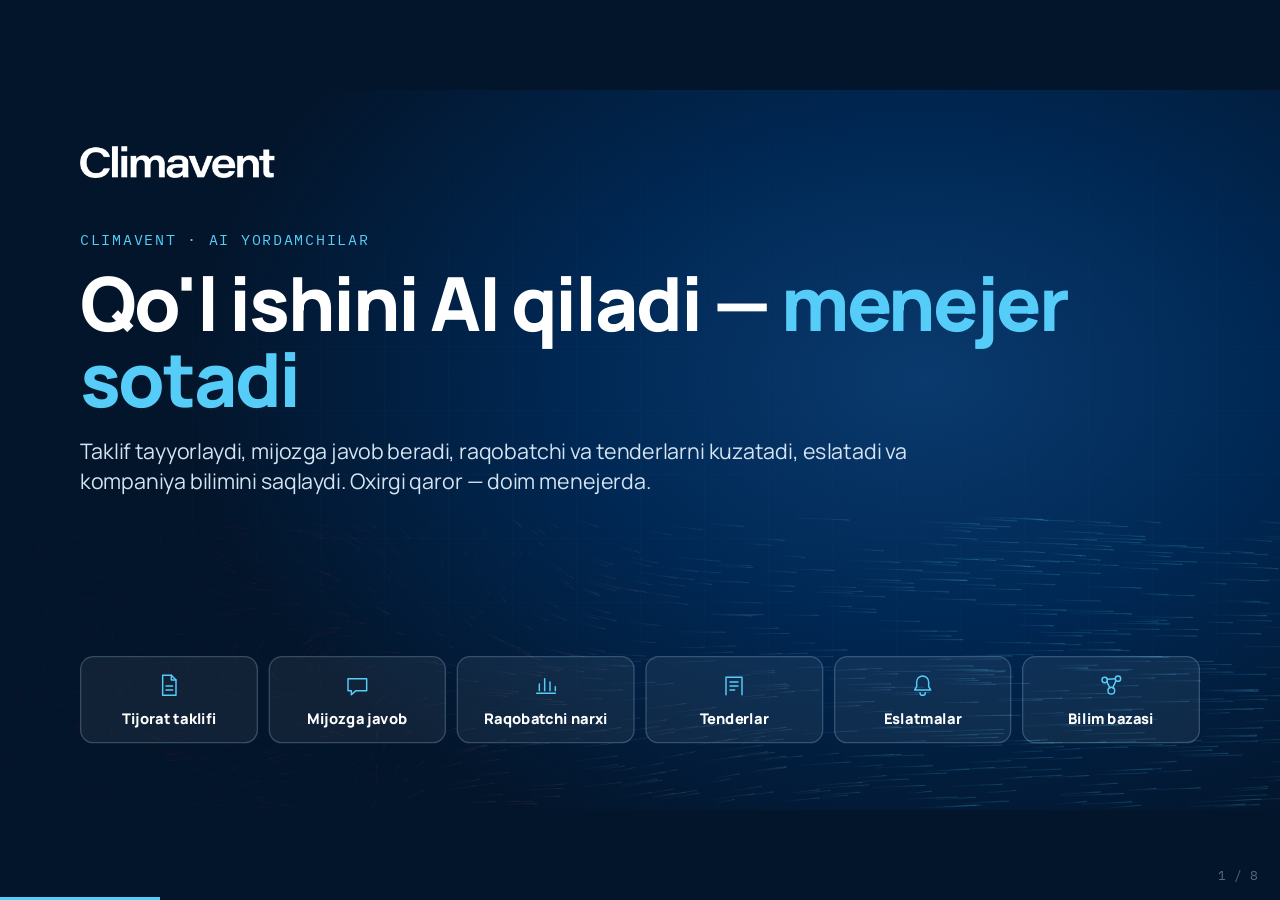
==== ai/index.html @ 5880efa2 "Taqdimot v15: 15 slayd, «mahsulot», Climavent = marketpleys / Jihozvent = zavod - «tovar» o'rniga «m" ====
<!doctype html>
<html lang="uz">
<head>
<meta charset="utf-8">
<meta name="viewport" content="width=device-width,initial-scale=1">
<title>Climavent — AI agentlar</title>
<link rel="stylesheet" href="fonts.css">
<style>
:root{
  --ink:#03152B; --navy:#002854; --line:#12375C; --frost:#EEF5FA; --mist:#8DA8C3;
  --cold:#55CDF8; --sky:#B3E0FE; --heat:#FF1918; --white:#fff;
  --sans:'Manrope',system-ui,sans-serif; --mono:'IBM Plex Mono',ui-monospace,monospace;
  --ease:cubic-bezier(.2,.75,.15,1);
}
*{box-sizing:border-box;margin:0;padding:0}
html,body{height:100%;background:#03152B;overflow:hidden}
body{transition:background-color .6s ease}
body{font-family:var(--sans);color:var(--white);-webkit-font-smoothing:antialiased}
#stage{position:absolute;left:50%;top:50%;width:1920px;height:1080px;transform-origin:center}
.slide{position:absolute;inset:0;overflow:hidden;opacity:0;visibility:hidden;transition:opacity .6s ease,visibility 0s .6s}
.slide.on{opacity:1;visibility:visible;transition:opacity .6s ease}
.kick{font-family:var(--mono);font-size:22px;letter-spacing:.14em;text-transform:uppercase}
.src{position:absolute;left:120px;bottom:44px;font-family:var(--mono);font-size:16px;opacity:.55}
#hud{position:fixed;right:22px;bottom:16px;font-family:var(--mono);font-size:13px;color:#fff;opacity:.35;z-index:9}
#bar{position:fixed;left:0;bottom:0;height:3px;background:var(--cold);z-index:9;transition:width .5s var(--ease)}

/* reveal helpers: animatsiya faqat slayd yoqilganda */
.rv{opacity:0;transform:translateY(28px)}
.on .rv{animation:up .9s var(--ease) forwards;animation-delay:var(--d,0s)}
@keyframes up{to{opacity:1;transform:none}}
.st{opacity:0;transform:translateY(24px);transition:opacity .7s var(--ease),transform .7s var(--ease)}
.st.show{opacity:1;transform:none}

/* havo oqimi (v12 dan): data-air bor slaydlarda */
#air{position:absolute;inset:0;width:1920px;height:1080px;pointer-events:none}
.grid::before{content:"";position:absolute;inset:0;pointer-events:none;
  background-image:linear-gradient(var(--line) 1px,transparent 1px),linear-gradient(90deg,var(--line) 1px,transparent 1px);
  background-size:96px 96px;opacity:.35;-webkit-mask-image:radial-gradient(ellipse at 70% 45%,#000 5%,transparent 70%);mask-image:radial-gradient(ellipse at 70% 45%,#000 5%,transparent 70%)}

/* ---------- 1. MUQOVA ---------- */
.cover{background:var(--ink)}
.cover .clip{position:absolute;left:0;right:0;top:85px;height:910px;overflow:hidden}
.cover .clip video{position:absolute;left:0;top:-85px;width:1920px;height:1080px}
.cover .clip::after{content:"";position:absolute;inset:0;background:linear-gradient(180deg,var(--ink) 0%,rgba(3,21,43,0) 14%,rgba(3,21,43,0) 86%,var(--ink) 100%)}
.cover .veil{position:absolute;inset:0;background:linear-gradient(90deg,rgba(3,21,43,.96) 0%,rgba(3,21,43,.86) 38%,rgba(3,21,43,.25) 70%,rgba(3,21,43,.1) 100%)}
.cover .in{position:absolute;left:120px;top:0;bottom:0;width:980px;display:flex;flex-direction:column;justify-content:center}
.cover .logo{position:absolute;left:120px;top:84px;height:52px}
.cover .kick{color:var(--cold)}
.cover h1{font-size:132px;line-height:.98;font-weight:800;letter-spacing:-.03em;margin:30px 0 34px}
.cover h1 .plus{color:var(--cold)}
.cover p{font-size:36px;line-height:1.35;color:#D5E4F2;max-width:860px}
.cover .foot{position:absolute;left:120px;bottom:80px;font-family:var(--mono);font-size:20px;color:var(--mist);letter-spacing:.06em}
.cover .foot b{color:#fff;font-weight:500}

/* ---------- 2. WATSCO VAQT CHIZIG'I ---------- */
.tl{background:var(--frost);color:var(--navy)}
.tl .head{position:absolute;left:120px;top:96px;right:120px}
.tl .kick{color:#3B6D9A}
.tl h2{font-size:72px;font-weight:800;letter-spacing:-.025em;line-height:1.02;margin-top:18px}
.tl h2 em{font-style:normal;color:#0A7FB8}
.tl .track{position:absolute;left:120px;right:120px;top:450px;height:4px;background:#D3E2EE;border-radius:4px}
.tl .track i{position:absolute;left:0;top:0;bottom:0;width:0;background:var(--navy);border-radius:4px}
.tl.on .track i{animation:grow 3.6s var(--ease) .4s forwards}
@keyframes grow{to{width:100%}}
.tl .nodes{position:absolute;left:120px;right:120px;top:400px;display:grid;grid-template-columns:repeat(5,1fr);gap:28px}
.tl .n{position:relative;padding-top:92px;opacity:0;transform:translateY(20px)}
.tl.on .n{animation:up .8s var(--ease) forwards;animation-delay:var(--d)}
.tl .n::before{content:"";position:absolute;left:0;top:38px;width:28px;height:28px;border-radius:50%;background:var(--frost);border:6px solid var(--navy)}
.tl .n.cut::before{border-color:var(--heat)}
.tl .n.now::before{background:var(--cold);border-color:var(--cold);box-shadow:0 0 0 12px rgba(85,205,248,.25)}
.tl .y{font-family:var(--mono);font-size:58px;font-weight:500;letter-spacing:-.02em}
.tl .n.cut .y{color:var(--heat)}
.tl .n.now .y{color:#0A7FB8}
.tl .t{font-size:27px;line-height:1.35;margin-top:14px;color:#21456B}
.tl .t b{color:var(--navy);font-weight:800}
.tl .bz{position:absolute;left:120px;right:120px;bottom:118px;background:var(--navy);color:#fff;border-radius:22px;padding:30px 44px;display:flex;align-items:center;gap:34px}
.tl .bz .q{font-family:var(--mono);font-size:22px;color:var(--cold);letter-spacing:.1em;white-space:nowrap}
.tl .bz .a{font-size:36px;font-weight:700;line-height:1.25}
.tl .src{color:var(--navy)}

/* ---------- 3. FARQ SXEMASI ---------- */
.fq{background:radial-gradient(1200px 700px at 78% 60%,#0A3A6E 0%,var(--navy) 55%,var(--ink) 100%)}
.fq .head{position:absolute;left:120px;top:96px}
.fq .kick{color:var(--cold)}
.fq h2{font-size:74px;font-weight:800;letter-spacing:-.025em;margin-top:18px}
.fq svg{position:absolute;left:0;top:0}
.fq .lbl{font-family:var(--mono);font-size:22px;letter-spacing:.14em;fill:var(--mist)}
.fq .box rect{fill:rgba(255,255,255,.06);stroke:rgba(179,224,254,.35);stroke-width:2}
.fq .box text{fill:#fff;font-family:var(--sans);font-weight:700;font-size:30px}
.fq .box .s{font-weight:500;font-size:20px;fill:var(--mist);font-family:var(--mono)}
.fq .box.hot rect{fill:var(--cold);stroke:var(--cold)}
.fq .box.hot text{fill:var(--ink)}
.fq .box.hot .s{fill:#0B3B63}
.fq .box.dead rect{fill:none;stroke:var(--heat);stroke-dasharray:8 8}
.fq .box.dead text{fill:#FF8A80}
.fq .box.dead .s{fill:#FF8A80}
.fq .box.soon rect{stroke-dasharray:6 7}
.fq path.p{fill:none;stroke:rgba(179,224,254,.28);stroke-width:3}
.fq .dot{fill:var(--cold)}
.fq .x line{stroke:var(--heat);stroke-width:6;stroke-linecap:round}
.fq .divider{stroke:rgba(179,224,254,.18);stroke-width:2}
.fq .g{opacity:0;transition:opacity .8s ease}
.fq.on .g{opacity:1;transition-delay:var(--d)}
.fq .x{opacity:0}
.fq.on .x{animation:pop .5s var(--ease) 1.6s forwards}
@keyframes pop{from{opacity:0;transform:scale(.4)}to{opacity:1;transform:none}}
.fq .x{transform-box:fill-box;transform-origin:center}

/* ---------- 4. XARIDOR ILOVASI ---------- */
.ap{background:#F7FAFD;color:var(--navy)}
.ap .blob{position:absolute;left:-180px;top:-120px;width:1100px;height:1320px;border-radius:50%;background:radial-gradient(closest-side,var(--sky),rgba(179,224,254,0))}
.ap .phone{position:absolute;left:250px;top:90px;width:439px;height:900px;border-radius:64px;background:#0B1B2E;padding:16px;box-shadow:0 40px 80px rgba(0,40,84,.28),0 0 0 2px #22364F inset}
.ap .phone video{width:100%;height:100%;border-radius:50px;object-fit:contain;display:block;background:#fff}
.ap .txt{position:absolute;left:820px;right:120px;top:0;bottom:0;display:flex;flex-direction:column;justify-content:center}
.ap .kick{color:var(--heat)}
.ap h2{font-size:80px;font-weight:800;letter-spacing:-.025em;line-height:1.02;margin:20px 0 52px}
.ap ul{list-style:none;display:grid;gap:26px}
.ap li{display:flex;gap:26px;align-items:center;font-size:34px;font-weight:600;line-height:1.25}
.ap li span{flex:none;width:68px;height:68px;border-radius:20px;background:var(--navy);color:var(--cold);display:grid;place-items:center;font-family:var(--mono);font-size:26px}
.ap li small{display:block;font-size:24px;font-weight:500;color:#4A6A8C;margin-top:4px}
.ap .pill{margin-top:56px;align-self:flex-start;font-family:var(--mono);font-size:22px;padding:12px 22px;border-radius:40px;border:2px solid #E3A400;color:#8A6300;background:#FFF6DB;letter-spacing:.04em}
.uz{background:var(--ink)}
.uz .head{position:absolute;left:120px;top:96px}
.uz .kick{color:var(--cold)}
.uz h2{font-size:84px;font-weight:800;letter-spacing:-.025em;margin-top:18px;line-height:1.02}
.uz .nums{position:absolute;left:120px;right:120px;top:400px;display:grid;grid-template-columns:1fr 1fr 1fr;gap:60px}
.uz .num{font-family:var(--sans);font-size:160px;font-weight:800;letter-spacing:-.035em;line-height:1}
.uz .num i{font-style:normal;font-size:.6em;margin-left:.04em}
.uz .num.hot{color:var(--heat)} .uz .num.cold{color:var(--cold)}
.uz .cap{font-size:30px;line-height:1.35;color:#C9DBEC;margin-top:18px;max-width:480px}
.uz .goal{position:absolute;left:120px;top:770px;font-size:32px;color:#fff}
.uz .goal b{color:var(--cold)}
.uz .bz{position:absolute;left:120px;right:120px;bottom:118px;border:2px solid rgba(85,205,248,.5);border-radius:22px;padding:28px 44px;display:flex;gap:34px;align-items:center;background:rgba(3,21,43,.7)}
.uz .bz .q{font-family:var(--mono);font-size:22px;color:var(--cold);letter-spacing:.1em;white-space:nowrap}
.uz .bz .a{font-size:36px;font-weight:700}
.uz .src{color:#fff}
/* ?still — animatsiyasiz, oxirgi holat (skrinshot/chop etish uchun) */
body.still *{animation-delay:0s!important;animation-duration:.001s!important;transition:none!important}
body.still .st{opacity:1;transform:none}
.vbtn{position:absolute;right:40px;top:36px;z-index:5;font-family:var(--mono);font-size:22px;letter-spacing:.04em;
  padding:16px 30px;border-radius:40px;border:2px solid rgba(255,255,255,.35);background:rgba(3,21,43,.72);color:#fff;cursor:pointer;opacity:0;transition:opacity .3s}
.full:hover .vbtn,.full.paused .vbtn{opacity:1}

/* ===== AI yordamchilar v3 — boshliq uchun: sarlavha = foyda, texnik tafsilot yo'q ===== */
canvas.graf{position:absolute;inset:0;width:1920px;height:1080px;pointer-events:none;
  -webkit-mask-image:radial-gradient(ellipse 70% 80% at 85% 60%,#000 20%,transparent 80%);mask-image:radial-gradient(ellipse 70% 80% at 85% 60%,#000 20%,transparent 80%)}
.ben{display:grid;gap:22px}
.bc{border-radius:24px;padding:26px 30px;background:#fff;box-shadow:0 14px 34px rgba(0,40,84,.08)}
.bc .i{width:54px;height:54px;border-radius:16px;background:var(--navy);display:grid;place-items:center;margin-bottom:16px}
.bc .i svg{width:30px;height:30px;stroke:var(--cold);fill:none;stroke-width:2.4;stroke-linecap:round;stroke-linejoin:round}
.bc b{display:block;font-size:30px;font-weight:800;line-height:1.2}
.bc span{display:block;font-size:22px;line-height:1.4;color:#4A6A8C;margin-top:8px}
.dk .bc{background:rgba(255,255,255,.06);border:2px solid rgba(179,224,254,.2);box-shadow:none}
.dk .bc span{color:#C9DBEC}
.dk .bc .i{background:rgba(85,205,248,.15)}

/* 1. muqova */
.b1{background:radial-gradient(1100px 760px at 72% 40%,#0A3A6E 0%,var(--navy) 48%,var(--ink) 100%)}
.b1 .logo{position:absolute;left:120px;top:84px;height:48px}
.b1 .in{position:absolute;left:120px;right:120px;top:210px}
.b1 .kick{color:var(--cold)}
.b1 h1{font-size:112px;font-weight:800;letter-spacing:-.03em;line-height:1.02;margin:24px 0 28px;max-width:1500px}
.b1 h1 em{font-style:normal;color:var(--cold)}
.b1 p{font-size:32px;line-height:1.42;color:#D5E4F2;max-width:1250px}
.b1 .chips{position:absolute;left:120px;right:120px;bottom:100px;display:grid;grid-template-columns:repeat(6,1fr);gap:16px}
.b1 .chip{border-radius:20px;padding:22px 20px;background:rgba(255,255,255,.06);border:2px solid rgba(179,224,254,.22);text-align:center}
.b1 .chip svg{width:40px;height:40px;stroke:var(--cold);fill:none;stroke-width:2.2;stroke-linecap:round;stroke-linejoin:round}
.b1 .chip span{display:block;font-size:22px;font-weight:800;margin-top:12px;line-height:1.2}

/* 2. KP */
.b2{background:var(--frost);color:var(--navy)}
.b2 .head{position:absolute;left:120px;top:90px;right:120px}
.b2 .kick{color:var(--heat)}
.b2 h2{font-size:76px;font-weight:800;letter-spacing:-.025em;margin-top:16px;line-height:1.04}
.b2 .doc{position:absolute;top:310px;width:520px;height:390px;border-radius:24px;background:#fff;box-shadow:0 18px 44px rgba(0,40,84,.12);padding:26px 28px;overflow:hidden}
.b2 .doc.l{left:120px}.b2 .doc.r{left:1280px}
.b2 .doc h4{font-family:var(--mono);font-size:19px;letter-spacing:.08em;color:#6A8AAA;font-weight:500;margin-bottom:16px}
.b2 .doc.r h4{color:#0A7FB8}
.b2 .ln{display:flex;align-items:center;gap:12px;height:44px;border-bottom:2px solid #EEF3F8}
.b2 .ln i{height:14px;border-radius:7px;background:#D3E2EE}
.b2 .ln em{margin-left:auto;font-style:normal;font-family:var(--mono);font-size:15px;padding:4px 10px;border-radius:8px;background:#FFE7E5;color:#C4110F}
.b2 .doc.r .ln i{background:var(--navy)}
.b2 .doc.r .ln em{background:#E2F3FC;color:#0A6E9E}
.b2 .doc.r .ln{opacity:0;transform:translateX(-16px)}
.b2.on .doc.r .ln{animation:rin .45s var(--ease) forwards;animation-delay:var(--d)}
@keyframes rin{to{opacity:1;transform:none}}
.b2 .mid{position:absolute;left:640px;width:640px;top:310px;height:390px}
.b2 .mid svg{position:absolute;inset:0}
.b2 .mid .p{fill:none;stroke:rgba(0,40,84,.18);stroke-width:3;stroke-dasharray:6 10}
.b2 .mid .d{fill:var(--cold)}
.b2 .ai{position:absolute;left:50%;top:50%;width:170px;height:170px;margin:-85px 0 0 -85px;border-radius:50%;background:var(--navy);display:grid;place-items:center;color:#fff;text-align:center;box-shadow:0 0 0 16px rgba(0,40,84,.06),0 0 0 34px rgba(0,40,84,.03)}
.b2 .ai{opacity:0;transition:opacity .8s ease .5s}.b2.on .ai{opacity:1;animation:pulse 2.4s ease-in-out infinite}
@keyframes pulse{50%{box-shadow:0 0 0 24px rgba(0,40,84,.08),0 0 0 50px rgba(0,40,84,.03)}}
.b2 .ai b{display:block;font-size:44px;font-weight:800;color:var(--cold);line-height:1}
.b2 .ai span{display:block;font-size:17px;font-family:var(--mono);color:#C9DBEC;margin-top:6px}
.b2 .ben{position:absolute;left:120px;right:120px;bottom:70px;grid-template-columns:repeat(3,1fr)}
.b2 .ben .bc{padding:22px 28px}
.b2 .ben .bc b{font-size:28px}.b2 .ben .bc span{font-size:21px}

/* 3. mijoz */
.b3{background:#fff;color:var(--navy)}
.b3 .blob{position:absolute;left:-200px;top:-140px;width:1150px;height:1350px;border-radius:50%;background:radial-gradient(closest-side,var(--sky),rgba(179,224,254,0))}
.b3 .ph{position:absolute;left:180px;top:90px;width:540px;height:900px;border-radius:60px;background:#0B1B2E;padding:16px;box-shadow:0 40px 80px rgba(0,40,84,.25)}
.b3 .sc{width:100%;height:100%;border-radius:46px;background:#E9F1F8;overflow:hidden;display:flex;flex-direction:column}
.b3 .tb{background:var(--navy);color:#fff;padding:26px 26px 18px;display:flex;gap:14px;align-items:center}
.b3 .tb i{width:46px;height:46px;border-radius:50%;background:var(--cold);color:var(--ink);display:grid;place-items:center;font-style:normal;font-weight:800;font-size:18px}
.b3 .tb b{font-size:22px}.b3 .tb small{display:block;font-family:var(--mono);font-size:14px;color:var(--mist)}
.b3 .msgs{padding:30px 20px;display:flex;flex-direction:column;gap:20px}
.b3 .m{max-width:86%;padding:16px 20px;border-radius:20px;font-size:24px;line-height:1.38;opacity:0;transform:translateY(12px)}
.b3.on .m{animation:up .5s var(--ease) forwards;animation-delay:var(--d)}
.b3 .m.u{align-self:flex-end;background:#2B6CB0;color:#fff;border-bottom-right-radius:5px}
.b3 .m.b{align-self:flex-start;background:#fff;color:var(--navy);border-bottom-left-radius:5px;box-shadow:0 2px 6px rgba(0,40,84,.08)}
.b3 .m.b b{color:#0A6E9E}
.b3 .txt{position:absolute;left:840px;right:120px;top:0;bottom:0;display:flex;flex-direction:column;justify-content:center}
.b3 .kick{color:var(--heat)}
.b3 h2{font-size:76px;font-weight:800;letter-spacing:-.025em;line-height:1.04;margin:18px 0 40px}
.b3 .ben .bc{display:grid;grid-template-columns:54px 1fr;gap:4px 22px;align-items:start}
.b3 .ben .bc .i{margin:0;grid-row:span 2}
.b3 .ben .bc span{margin-top:2px}

/* 4. raqobat */
.b4{background:var(--ink)}
.b4 .head{position:absolute;left:120px;top:90px;right:120px}
.b4 .kick{color:var(--cold)}
.b4 h2{font-size:84px;font-weight:800;letter-spacing:-.025em;margin-top:16px;line-height:1.04}
.b4 h2 em{font-style:normal;color:var(--cold)}
.b4 .ask{position:absolute;left:120px;top:300px;font-size:30px;color:#C9DBEC}
.b4 .ask b{color:#fff}
.b4 .res{position:absolute;left:120px;width:1040px;top:380px;display:grid;gap:22px}
.b4 .r{border-radius:26px;padding:30px 36px;background:rgba(3,21,43,.78);border:2px solid rgba(179,224,254,.22);display:grid;grid-template-columns:1fr auto;align-items:center;gap:20px}
.b4 .r .s{font-family:var(--mono);font-size:20px;letter-spacing:.1em;color:var(--cold)}
.b4 .r .n{font-size:30px;font-weight:800;margin-top:6px}
.b4 .r .n small{display:block;font-size:22px;font-weight:500;color:#9FB8D0;margin-top:6px}
.b4 .r .p{font-size:46px;font-weight:800;text-align:right;letter-spacing:-.02em}
.b4 .r .p small{display:block;font-size:20px;font-weight:500;color:#9FB8D0;letter-spacing:0}
.b4 .r.x{border-style:dashed}
.b4 .r.x .p{font-size:26px;color:#FF8A80}
.b4 .ben{position:absolute;left:1260px;right:120px;top:380px}

/* 5. tender */
.b5{background:linear-gradient(135deg,#F7FAFD 0%,var(--sky) 100%);color:var(--navy)}
.b5 .head{position:absolute;left:120px;top:90px;right:120px}
.b5 .kick{color:#0A6E9E}
.b5 h2{font-size:78px;font-weight:800;letter-spacing:-.025em;margin-top:16px;line-height:1.04}
.b5 .stats{position:absolute;left:120px;top:330px;width:760px;display:grid;gap:22px}
.b5 .sv{background:#fff;border-radius:24px;padding:26px 32px;box-shadow:0 12px 30px rgba(0,40,84,.08);display:flex;align-items:center;gap:28px}
.b5 .sv .v{font-size:66px;font-weight:800;letter-spacing:-.03em;line-height:1;min-width:190px}
.b5 .sv .t{font-size:25px;color:#33557A;line-height:1.35}
.b5 .sv.hl{background:var(--navy);color:#fff}.b5 .sv.hl .t{color:#C9DBEC}.b5 .sv.hl .v{color:var(--cold)}
.b5 .lot{position:absolute;left:1000px;right:120px;top:330px;background:#fff;border-radius:30px;box-shadow:0 30px 70px rgba(0,40,84,.18);overflow:hidden}
.b5 .lot .tb{background:var(--navy);color:#fff;padding:22px 30px;font-family:var(--mono);font-size:19px;letter-spacing:.08em;color:var(--cold)}
.b5 .lot .bd{padding:30px 34px}
.b5 .lot h3{font-size:32px;font-weight:800;line-height:1.25}
.b5 .lot .sum{font-size:56px;font-weight:800;letter-spacing:-.02em;margin:18px 0 4px}
.b5 .lot .sum small{font-size:24px;font-weight:600;color:#4A6A8C;margin-left:10px}
.b5 .lot .row{display:flex;gap:14px;align-items:flex-start;font-size:24px;line-height:1.35;margin-top:18px;opacity:0;transform:translateY(10px)}
.b5.on .lot .row{animation:up .5s var(--ease) forwards;animation-delay:var(--d)}
.b5 .lot .row i{flex:none;font-style:normal;width:36px;height:36px;border-radius:50%;display:grid;place-items:center;font-size:20px;font-weight:800}
.b5 .lot .ok i{background:#E3F7EE;color:#11744B}
.b5 .lot .wr i{background:#FFF6DB;color:#8A6300}
.b5 .lot .tm i{background:#E2F3FC;color:#0A6E9E}

/* 6. eslatmalar */
.b6{background:linear-gradient(150deg,var(--ink) 0%,var(--navy) 100%)}
.b6 .head{position:absolute;left:120px;top:90px;right:120px}
.b6 .kick{color:var(--cold)}
.b6 h2{font-size:80px;font-weight:800;letter-spacing:-.025em;margin-top:16px;line-height:1.04}
.b6 h2 em{font-style:normal;color:var(--cold)}
.b6 .day{position:absolute;left:120px;width:1060px;top:320px}
.b6 .ax{position:absolute;left:96px;top:10px;bottom:36px;width:3px;background:rgba(179,224,254,.2)}
.b6 .ax i{position:absolute;left:-6px;width:15px;height:15px;border-radius:50%;background:var(--cold);box-shadow:0 0 16px var(--cold);top:0}
.b6.on .ax i{animation:kun 6s linear infinite 1s}
@keyframes kun{to{top:calc(100% - 15px)}}
.b6 .ev{position:relative;display:grid;grid-template-columns:96px 1fr;gap:40px;align-items:start;margin-bottom:26px}
.b6 .ev .tm{font-family:var(--mono);font-size:26px;color:var(--cold);padding-top:16px}
.b6 .ev .c{border-radius:20px;padding:20px 26px;background:rgba(255,255,255,.06);border:2px solid rgba(179,224,254,.2)}
.b6 .ev .c b{display:block;font-size:30px;font-weight:800}
.b6 .ev .c span{display:block;font-size:22px;color:#C9DBEC;margin-top:5px;line-height:1.35}
.b6 .wk{position:absolute;left:1260px;right:120px;top:320px;border-radius:26px;padding:30px 34px;background:var(--cold);color:var(--ink)}
.b6 .wk h3{font-family:var(--mono);font-weight:500;font-size:22px;letter-spacing:.12em}
.b6 .wk div{margin-top:22px;padding-top:20px;border-top:2px solid rgba(3,21,43,.15)}
.b6 .wk b{display:block;font-size:30px;font-weight:800}
.b6 .wk span{display:block;font-size:22px;line-height:1.38;color:#0B3B63;margin-top:6px}
.b6 .rule{position:absolute;left:1260px;right:120px;bottom:110px;font-size:24px;line-height:1.4;color:#C9DBEC;border-left:5px solid var(--heat);padding-left:22px}
.b6 .rule b{color:#fff}

/* 7. bilim */
.b7{background:#fff;color:var(--navy)}
.b7 .head{position:absolute;left:120px;top:90px;width:820px}
.b7 .kick{color:#7B4FD6}
.b7 h2{font-size:80px;font-weight:800;letter-spacing:-.025em;margin-top:16px;line-height:1.04}
.b7 .lead{font-size:28px;line-height:1.42;color:#33557A;margin-top:26px}
.b7 .nums{position:absolute;left:120px;top:600px;display:flex;gap:70px}
.b7 .nums .v{font-size:88px;font-weight:800;letter-spacing:-.03em;line-height:1}
.b7 .nums .t{font-size:24px;color:#4A6A8C;margin-top:8px}
.b7 .tags{position:absolute;left:120px;width:820px;top:790px;display:flex;flex-wrap:wrap;gap:12px}
.b7 .tags span{font-size:22px;font-weight:700;padding:10px 20px;border-radius:24px;background:var(--frost);color:var(--navy)}
.b7 .vf{position:absolute;left:1020px;right:120px;top:120px;bottom:120px;border-radius:30px;overflow:hidden;background:#262626;box-shadow:0 30px 70px rgba(0,40,84,.25)}
.b7 .vf video{width:100%;height:100%;object-fit:contain;display:block}

/* 8. foyda */
.b8{background:radial-gradient(1200px 800px at 30% 30%,#0A3A6E 0%,var(--navy) 50%,var(--ink) 100%)}
.b8 .head{position:absolute;left:120px;top:90px;right:120px}
.b8 .kick{color:var(--cold)}
.b8 h2{font-size:84px;font-weight:800;letter-spacing:-.025em;margin-top:16px;line-height:1.04}
.b8 .ben{position:absolute;left:120px;right:120px;top:330px;grid-template-columns:repeat(4,1fr);gap:24px}
.b8 .ben .bc{min-height:420px;display:flex;flex-direction:column}
.b8 .ben .bc .big small{display:block;font-size:22px;font-weight:600;color:#C9DBEC;letter-spacing:0;margin-top:10px}
.b8 .ben .bc .big{font-size:110px;font-weight:800;line-height:1;color:var(--cold);margin:auto 0 0;letter-spacing:-.04em}
.b8 .ben .bc{padding:32px 30px 34px}
.b8 .ben .bc .k{font-family:var(--mono);font-size:20px;letter-spacing:.1em;color:var(--cold);margin-bottom:6px;display:block}
.b8 .ben .bc b{font-size:36px;line-height:1.15}
.b8 .ben .bc>span:not(.k){font-size:23px}
.b8 .fin{position:absolute;left:120px;right:120px;bottom:110px;display:flex;align-items:center;gap:30px;border-radius:24px;padding:28px 36px;background:var(--cold);color:var(--ink)}
.b8 .fin .q{font-family:var(--mono);font-size:20px;letter-spacing:.1em;white-space:nowrap}
.b8 .fin .a{font-size:32px;font-weight:800;line-height:1.3}
</style>
</head>
<body>
<div id="stage">
<section class="slide b1 grid" data-air="640,1080,250,1450,.55,.6" aria-label="AI muqova">
  <img class="logo rv" src="media-agent/logo-w.png" alt="Climavent">
  <div class="in">
    <div class="kick rv" style="--d:.1s">Climavent · AI yordamchilar</div>
    <h1 class="rv" style="--d:.25s">Qo'l ishini AI qiladi — <em>menejer sotadi</em></h1>
    <p class="rv" style="--d:.45s">Taklif tayyorlaydi, mijozga javob beradi, raqobatchi va tenderlarni kuzatadi, eslatadi va kompaniya bilimini saqlaydi. Oxirgi qaror — doim menejerda.</p>
  </div>
  <div class="chips">
    <div class="chip rv" style="--d:.7s"><svg viewBox="0 0 40 40"><path d="M11 5h13l7 7v23H11z"/><path d="M24 5v7h7M16 21h10M16 27h10"/></svg><span>Tijorat taklifi</span></div>
    <div class="chip rv" style="--d:.8s"><svg viewBox="0 0 40 40"><path d="M6 10h28v18H18l-7 6v-6H6z"/></svg><span>Mijozga javob</span></div>
    <div class="chip rv" style="--d:.9s"><svg viewBox="0 0 40 40"><path d="M6 32h28M10 28V18M18 28V10M26 28V15M34 28V22"/></svg><span>Raqobatchi narxi</span></div>
    <div class="chip rv" style="--d:1s"><svg viewBox="0 0 40 40"><path d="M8 34V8h24v26M14 15h12M14 21h12M14 27h7"/></svg><span>Tenderlar</span></div>
    <div class="chip rv" style="--d:1.1s"><svg viewBox="0 0 40 40"><path d="M20 6a9 9 0 0 1 9 9v7l3 5H8l3-5v-7a9 9 0 0 1 9-9zM16 31a4 4 0 0 0 8 0"/></svg><span>Eslatmalar</span></div>
    <div class="chip rv" style="--d:1.2s"><svg viewBox="0 0 40 40"><circle cx="10" cy="12" r="4"/><circle cx="30" cy="10" r="4"/><circle cx="20" cy="28" r="5"/><path d="M13 14l5 10M27 13l-5 11M14 11l12-1"/></svg><span>Bilim bazasi</span></div>
  </div>
</section>

<section class="slide b2" aria-label="Tijorat taklifi">
  <canvas class="graf" data-rang="0,40,84" data-kuch="1"></canvas>
  <div class="head">
    <div class="kick rv">01 · Tijorat taklifi</div>
    <h2 class="rv" style="--d:.15s">Loyiha ro'yxatidan — bir soniyada KP</h2>
  </div>
  <div class="doc l rv" style="--d:.3s"><h4>LOYIHA RO'YXATI (TZ)</h4>
    <div class="ln"><i style="width:230px"></i><em>boshqa brend</em></div>
    <div class="ln"><i style="width:190px"></i><em>boshqa brend</em></div>
    <div class="ln"><i style="width:250px"></i><em>boshqa brend</em></div>
    <div class="ln"><i style="width:170px"></i><em>boshqa brend</em></div>
    <div class="ln"><i style="width:220px"></i><em>boshqa brend</em></div>
    <div class="ln"><i style="width:200px"></i><em>boshqa brend</em></div>
  </div>
  <div class="mid">
    <svg viewBox="0 0 640 390"><path class="p" id="kp1" d="M0 195 L640 195"/>
      <circle class="d" r="7"><animateMotion dur="1.6s" repeatCount="indefinite"><mpath href="#kp1"/></animateMotion></circle>
      <circle class="d" r="7"><animateMotion dur="1.6s" begin=".8s" repeatCount="indefinite"><mpath href="#kp1"/></animateMotion></circle></svg>
    <div class="ai"><div><b>AI</b><span>&lt; 1 soniya</span></div></div>
  </div>
  <div class="doc r rv" style="--d:.6s"><h4>KP QORALAMASI · JIHOZVENT</h4>
    <div class="ln" style="--d:1s"><i style="width:230px"></i><em>Jihozvent</em></div>
    <div class="ln" style="--d:1.15s"><i style="width:190px"></i><em>Jihozvent</em></div>
    <div class="ln" style="--d:1.3s"><i style="width:250px"></i><em>Jihozvent</em></div>
    <div class="ln" style="--d:1.45s"><i style="width:170px"></i><em>Jihozvent</em></div>
    <div class="ln" style="--d:1.6s"><i style="width:220px"></i><em>Jihozvent</em></div>
    <div class="ln" style="--d:1.75s"><i style="width:200px"></i><em>Jihozvent</em></div>
  </div>
  <div class="ben">
    <div class="bc rv" style="--d:1.9s"><b>Bizning mahsulot tanlanadi</b><span>Loyihada boshqa brend yozilgan bo'lsa ham, KPga Jihozventning mos mahsuloti tushadi</span></div>
    <div class="bc rv" style="--d:2s"><b>Bir soniyada</b><span>202 qatorli ro'yxatning qoralamasi soniyadan tez tayyor — Excel, Word, PDF, skan yoki chizmadan</span></div>
    <div class="bc rv" style="--d:2.1s"><b>Xato o'tib ketmaydi</b><span>Tayyor KPni loyiha bilan solishtirib, tushib qolgan yoki farq qilgan joyni ko'rsatadi</span></div>
  </div>
</section>

<section class="slide b3" aria-label="Mijozga javob">
  <div class="blob"></div>
  <canvas class="graf" data-rang="10,127,184" data-kuch="1.1"></canvas>
  <div class="ph rv">
    <div class="sc">
      <div class="tb"><i>AI</i><div><b>Climavent yordamchi</b><small>Telegram</small></div></div>
      <div class="msgs">
        <div class="m u" style="--d:.6s">RKV 150 narxi qancha?</div>
        <div class="m b" style="--d:1.1s"><b>РКВ-150</b><br>Narxi: <b>13 848 000 so'm</b> (QQS bilan)</div>
        <div class="m u" style="--d:1.8s">VKS 200 narxi?</div>
        <div class="m b" style="--d:2.3s"><b>ВК-200С</b> — katalogimizda bor. Narxini menejerimiz hisoblab beradi — telefon raqamingizni qoldiring.</div>
      </div>
    </div>
  </div>
  <div class="txt">
    <div class="kick rv" style="--d:.1s">02 · Mijoz savoli</div>
    <h2 class="rv" style="--d:.2s">Mijoz savoliga — darhol javob</h2>
    <div class="ben">
      <div class="bc rv" style="--d:.4s"><div class="i"><svg viewBox="0 0 30 30"><path d="M5 8h20M5 15h14M5 22h9"/><path d="M20 20l3 3 5-6"/></svg></div><b>Model nomini qanday yozsa ham tushunadi</b><span>lotincha, kirillcha yoki xato bilan</span></div>
      <div class="bc rv" style="--d:.55s"><div class="i"><svg viewBox="0 0 30 30"><path d="M15 4v22M21 9h-8a3.5 3.5 0 0 0 0 7h4a3.5 3.5 0 0 1 0 7H8"/></svg></div><b>Narxni aytadi — bilmasa o'ylab topmaydi</b><span>mijozni menejerga ulaydi</span></div>
      <div class="bc rv" style="--d:.7s"><div class="i"><svg viewBox="0 0 30 30"><path d="M5 25V9l10-5 10 5v16z"/><path d="M11 25v-7h8v7"/></svg></div><b>Xona o'lchamidan uskunani hisoblaydi</b><span>kerakli havo hajmi va mos uskuna</span></div>
    </div>
  </div>
</section>

<section class="slide b4 grid" data-air="820,1080,300,1500,.4,.55" aria-label="Raqobatchi narxi">
  <div class="head">
    <div class="kick rv">03 · Raqobat</div>
    <h2 class="rv" style="--d:.15s">Raqobatchi narxi — <em>11 soniyada</em></h2>
  </div>
  <div class="ask rv" style="--d:.3s">Savol: <b>«VKS 200 raqobatchilarda qancha turadi?»</b></div>
  <div class="res">
    <div class="r rv" style="--d:.5s"><div><div class="s">IKLIM</div><div class="n">Aynan shu model<small>VKS 200 · o'lchami bor</small></div></div><div class="p">1 233 000<small>so'm</small></div></div>
    <div class="r rv" style="--d:.7s"><div><div class="s">VENTSTORE</div><div class="n">Boshqa brenddagi o'xshashi<small>turi va o'lchami bir xil</small></div></div><div class="p">630 000 – 1 006 500<small>so'm</small></div></div>
    <div class="r x rv" style="--d:.9s"><div><div class="s">IKLIM</div><div class="n">VKS 100<small>bot buni ham tekshiradi</small></div></div><div class="p">bu o'lcham yo'q</div></div>
  </div>
  <div class="ben dk">
    <div class="bc rv" style="--d:.6s"><b>Narx qo'yishda bozorni bilamiz</b><span>raqobatchining ochiq narxi bir zumda</span></div>
    <div class="bc rv" style="--d:.75s"><b>O'xshash mahsulot ham topiladi</b><span>boshqa brend bo'lsa ham</span></div>
    <div class="bc rv" style="--d:.9s"><b>Har javob manbasi bilan</b><span>menejer o'zi ochib ko'ra oladi</span></div>
  </div>
</section>

<section class="slide b5" aria-label="Tenderlar">
  <canvas class="graf" data-rang="0,40,84" data-kuch="1"></canvas>
  <div class="head">
    <div class="kick rv">04 · Tenderlar</div>
    <h2 class="rv" style="--d:.15s">Mos tenderlar — har kuni ertalab menejerda</h2>
  </div>
  <div class="stats">
    <div class="sv hl rv" style="--d:.4s"><div class="v">09:00</div><div class="t">har kuni o'zi tekshiradi va menejerga yozadi</div></div>
    <div class="sv rv" style="--d:.55s"><div class="v">4</div><div class="t">tender sayti kuzatiladi</div></div>
    <div class="sv rv" style="--d:.7s"><div class="v">450+</div><div class="t">e'lon ko'rib chiqilgan</div></div>
  </div>
  <div class="lot rv" style="--d:.3s">
    <div class="tb">MISOL · MOS LOT</div>
    <div class="bd">
      <h3>Ventilyatsiya uskunalarini xarid qilish va o'rnatish</h3>
      <div class="sum">700 mln<small>so'm · Toshkent</small></div>
      <div class="row ok" style="--d:.9s"><i>✓</i><span>Bizdagi mos mahsulotni ko'rsatadi — shamollatish panjarasi</span></div>
      <div class="row wr" style="--d:1.2s"><i>!</i><span>Talabni oldindan aytadi — kamida 5 ta bajarilgan shartnoma</span></div>
      <div class="row tm" style="--d:1.5s"><i>⏱</i><span>Muddatini kuzatadi — yaqinlashsa alohida eslatadi</span></div>
    </div>
  </div>
</section>

<section class="slide b6 grid" aria-label="Eslatmalar">
  <div class="head">
    <div class="kick rv">05 · Eslatmalar</div>
    <h2 class="rv" style="--d:.15s">Muhim ish unutilmaydi — <em>bot o'zi eslatadi</em></h2>
  </div>
  <div class="day">
    <div class="ax"><i></i></div>
    <div class="ev rv" style="--d:.4s"><span class="tm">08:30</span><div class="c"><b>Muddati yaqin tenderlar</b><span>«1 kun qoldi» — topilgan lot qo'ldan ketmasin</span></div></div>
    <div class="ev rv" style="--d:.55s"><span class="tm">09:00</span><div class="c"><b>Yangi mos tenderlar</b><span>bizdagi mos mahsulot bilan</span></div></div>
    <div class="ev rv" style="--d:.7s"><span class="tm">09:15</span><div class="c"><b>Dollar kursi</b><span>saytdagi kurs Markaziy bankdan chetga chiqsa — xabar</span></div></div>
    <div class="ev rv" style="--d:.85s"><span class="tm">09:30</span><div class="c"><b>Javob kelmagan KP'lar</b><span>mijoz javob bermagan takliflar — qayta bog'lanish uchun</span></div></div>
  </div>
  <div class="wk rv" style="--d:.6s">
    <h3>HAR DUSHANBA</h3>
    <div><b>Haftalik hisobot</b><span>o'tgan hafta qancha KP, tender va murojaat bo'lgani</span></div>
    <div><b>Katalog holati</b><span>narxi kiritilmagan mahsulotlar ro'yxati</span></div>
  </div>
  <div class="rule rv" style="--d:1s"><b>Xabar faqat menejerga boradi.</b> Bot mijozga o'zi yozmaydi, narx va kursni o'zgartirmaydi.</div>
</section>

<section class="slide b7" aria-label="Bilim bazasi">
  <canvas class="graf" data-rang="123,79,214" data-kuch="1.3"></canvas>
  <div class="head">
    <div class="kick rv">06 · Bilim bazasi</div>
    <h2 class="rv" style="--d:.15s">Xodim ketsa ham — bilim qoladi</h2>
    <p class="lead rv" style="--d:.3s">Katalog, normativlar, raqobatchilar va mijozlar haqidagi ma'lumot bir-biriga bog'lab saqlanadi. Yordamchi javob berganda shu bilimga tayanadi va manbasini ko'rsatadi.</p>
  </div>
  <div class="nums">
    <div class="rv" style="--d:.5s"><div class="v"><span data-count="229">0</span></div><div class="t">hujjat</div></div>
    <div class="rv" style="--d:.65s"><div class="v"><span data-count="6131" data-dec="6 131">0</span></div><div class="t">bilim bo'lagi</div></div>
  </div>
  <div class="tags rv" style="--d:.8s"><span>Mahsulotlar</span><span>Normativlar</span><span>Raqobatchilar</span><span>Montaj</span><span>Strategiya</span><span>Mijozlar</span></div>
  <div class="vf rv" style="--d:.3s"><video src="media-agent/graf-v3.mp4" poster="media-agent/graf-toliq.jpg" muted loop playsinline preload="auto"></video></div>
</section>

<section class="slide b8 grid" data-air="760,1080,300,1500,.45,.55" aria-label="Foydasi">
  <div class="head">
    <div class="kick rv">Kompaniyaga foydasi</div>
    <h2 class="rv" style="--d:.15s">Menejer vaqti — sotuvga</h2>
  </div>
  <div class="ben dk">
    <div class="bc rv" style="--d:.4s"><span class="k">TEZLIK</span><b>KP qoralamasi soniyalarda</b><span>menejer yozmaydi — tekshiradi</span><div class="big">&lt;1 s<small>202 qatorli ro'yxat</small></div></div>
    <div class="bc rv" style="--d:.55s"><span class="k">SAVDO</span><b>KPga bizning mahsulot tushadi</b><span>loyihada boshqa brend bo'lsa ham</span><div class="big">✓<small>Jihozvent mahsuloti</small></div></div>
    <div class="bc rv" style="--d:.7s"><span class="k">IMKONIYAT</span><b>Mos tender har kuni</b><span>muddati va talablari bilan</span><div class="big">09:00<small>har kuni ertalab</small></div></div>
    <div class="bc rv" style="--d:.85s"><span class="k">NAZORAT</span><b>Muhim ish unutilmaydi</b><span>javobsiz KP, tender muddati, kurs</span><div class="big">4<small>kundalik eslatma</small></div></div>
  </div>
  <div class="fin rv" style="--d:1.1s"><div class="q">QOIDA</div><div class="a">Yordamchi tayyorlaydi — qarorni har doim menejer qiladi.</div></div>
</section>

</div>
<div id="bar"></div><div id="hud"></div>
<script>
if(/still/.test(location.search))document.body.classList.add('still');
const S=[...document.querySelectorAll('.slide')],stage=document.getElementById('stage');
let i=0,step=0;
function fit(){const k=Math.min(innerWidth/1920,innerHeight/1080);stage.style.transform=`translate(-50%,-50%) scale(${k})`}
/* ekran 16:9 bo'lmasa slayd atrofidagi bo'sh joy slayd foni rangida bo'ladi (qora emas) */
function chet(sl){const cs=getComputedStyle(sl);let c=cs.backgroundColor;if(/rgba\(0, 0, 0, 0\)|transparent/.test(c)){const m=cs.backgroundImage.match(/rgba?\([^)]*\)/g);c=m?m[m.length-1]:'#03152B'}document.body.style.backgroundColor=c}
function show(n){
  S[i].classList.remove('on');S[i].querySelectorAll('video').forEach(v=>v.pause());
  i=Math.max(0,Math.min(S.length-1,n));step=0;
  S[i].querySelectorAll('.st').forEach(e=>e.classList.remove('show'));
  void S[i].offsetWidth;S[i].classList.add('on');
  S[i].querySelectorAll('video').forEach(v=>{v.currentTime=0;v.play().catch(()=>{})});
  setAir(S[i]);count(S[i]);chet(S[i]);
  document.getElementById('hud').textContent=(i+1)+' / '+S.length;
  document.getElementById('bar').style.width=((i+1)/S.length*100)+'%';
  try{history.replaceState(null,'','#'+(i+1))}catch(e){}
}
/* havo oqimi: data-air="y0,y1,s0,s1,yorqinlik,tezlik" — s0 gacha qizil va tartibsiz, s1 dan keyin moviy va tekis */
const air=document.createElement('canvas');air.id='air';air.width=1920;air.height=1080;
const ctx=air.getContext('2d'),hot=[255,25,24],cold=[85,205,248];
const P=[...Array(800)].map(()=>({x:0,y:0,s:1+Math.random()*1.6}));
let cfg=null,t=0;
function setAir(sl){
  cfg=sl.dataset.air?sl.dataset.air.split(',').map(Number):null;
  if(!cfg){air.remove();return}
  sl.prepend(air);ctx.clearRect(0,0,1920,1080);
  const[y0,y1]=cfg;for(const p of P){p.x=Math.random()*1920;p.y=y0+Math.random()*(y1-y0)}
}
(function loop(){
  if(cfg){
    const[y0,y1,s0,s1,a,v]=cfg,mid=(y0+y1)/2,span=y1-y0;
    ctx.globalCompositeOperation='destination-out';ctx.fillStyle='rgba(0,0,0,.1)';ctx.fillRect(0,0,1920,1080);
    ctx.globalCompositeOperation='source-over';ctx.lineWidth=1.3;
    for(const p of P){
      const k=Math.min(1,Math.max(0,(p.x-s0)/(s1-s0))),turb=(1-k)*2.4;
      const ang=Math.sin(p.y*.011+t*.9)*turb+Math.cos(p.x*.008-t*.7)*turb*.8;
      const nx=p.x+v*p.s*(1.2+k*2.2)*1.2*Math.cos(ang*(1-k*.92));
      const ny=p.y+v*p.s*1.5*Math.sin(ang)*(1-k)*Math.min(1,span/500)+(mid-p.y)*.0012*k;
      const c=hot.map((h,j)=>Math.round(h+(cold[j]-h)*k));
      ctx.strokeStyle=`rgba(${c[0]},${c[1]},${c[2]},${(.2+k*.3)*a})`;
      ctx.beginPath();ctx.moveTo(p.x,p.y);ctx.lineTo(nx,ny);ctx.stroke();
      p.x=nx;p.y=ny;
      if(p.x>1920||p.x<0||p.y<y0-40||p.y>y1+40){p.x=Math.random()*180;p.y=y0+Math.random()*span}
    }
    t+=.012*Math.max(.5,v);
  }
  requestAnimationFrame(loop);
})();
/* sanoq: 0 dan qiymatgacha */
function count(sl){sl.querySelectorAll('[data-count]').forEach(el=>{
  const to=+el.dataset.count,dec=el.dataset.dec,t0=performance.now()+500,dur=1500,f=to%1?1:0;
  if(document.body.classList.contains('still')){el.textContent=dec||String(to).replace('.',',');return}
  el.textContent='0';
  (function tick(now){const k=Math.min(1,Math.max(0,(now-t0)/dur));const val=to*(1-Math.pow(1-k,3));
    el.textContent=k<1?val.toFixed(f).replace('.',','):(dec||String(to).replace('.',','));if(k<1)requestAnimationFrame(tick)})(performance.now());
})}
function next(){const st=[...S[i].querySelectorAll('.st')];if(step<st.length){st[step++].classList.add('show');return}show(i+1)}
function prev(){show(i-1)}
/* navigatsiya faqat klaviaturadan: → / ← (pult uchun PageDown / PageUp ham). Sichqoncha slaydni almashtirmaydi. */
function vidToggle(){const v=S[i].querySelector('.full video');if(!v)return;if(v.paused){v.play().catch(()=>{})}else v.pause()}
addEventListener('keydown',e=>{
  if(['ArrowRight','PageDown'].includes(e.key)){e.preventDefault();next()}
  else if(['ArrowLeft','PageUp'].includes(e.key)){e.preventDefault();prev()}
  else if(e.key===' '||e.key==='k'||e.key==='K'){e.preventDefault();vidToggle()}
  else if(e.key==='f'||e.key==='F')document.documentElement.requestFullscreen?.()});
/* to'liq ekran videolari: pauza tugmasi */
document.querySelectorAll('.full').forEach(sl=>{
  const v=sl.querySelector('video'),b=document.createElement('button');
  b.className='vbtn';b.type='button';b.setAttribute('aria-label','Pauza / davom');sl.appendChild(b);
  const upd=()=>{sl.classList.toggle('paused',v.paused);b.textContent=v.paused?'▶  Davom etish':'❚❚  Pauza'};
  b.addEventListener('click',e=>{e.stopPropagation();vidToggle()});
  v.addEventListener('play',upd);v.addEventListener('pause',upd);v.addEventListener('ended',upd);upd();
});
addEventListener('hashchange',()=>{const n=(parseInt(location.hash.slice(1))||1)-1;if(n!==i)show(n)});
addEventListener('resize',fit);fit();
show((parseInt(location.hash.slice(1))||1)-1);
</script>
<script id="ag-js">
/* graf maydoni: eski deckdagi «yulduz maydoni» — nuqtalar suzadi, yaqinlari chiziq bilan ulanadi. Faqat faol slaydda chiziladi. */
(function(){
  const still=document.body.classList.contains('still');
  document.querySelectorAll('canvas.graf').forEach(cv=>{
    const W=1920,H=1080,rang=cv.dataset.rang||'0,40,84',kuch=+(cv.dataset.kuch||1),cx=cv.getContext('2d');
    cv.width=W;cv.height=H;
    const nuq=Array.from({length:Math.round(95*kuch)},()=>({x:Math.random()*W,y:Math.random()*H,vx:(Math.random()-.5)*.5*kuch,vy:(Math.random()-.5)*.5*kuch,r:Math.random()*2.6+1.4,hub:Math.random()<.08}));
    const sl=cv.closest('.slide');
    function chiz(){
      cx.clearRect(0,0,W,H);
      for(const p of nuq){if(!still){p.x+=p.vx;p.y+=p.vy;} if(p.x<0||p.x>W)p.vx*=-1; if(p.y<0||p.y>H)p.vy*=-1;}
      cx.lineWidth=1.2;
      for(let i=0;i<nuq.length;i++)for(let j=i+1;j<nuq.length;j++){const dx=nuq[i].x-nuq[j].x,dy=nuq[i].y-nuq[j].y,d2=dx*dx+dy*dy;
        if(d2<36000){cx.strokeStyle='rgba('+rang+','+((1-d2/36000)*.22)+')';cx.beginPath();cx.moveTo(nuq[i].x,nuq[i].y);cx.lineTo(nuq[j].x,nuq[j].y);cx.stroke();}}
      for(const p of nuq){cx.fillStyle='rgba('+rang+','+(p.hub?.75:.45)+')';cx.beginPath();cx.arc(p.x,p.y,p.hub?p.r*2.2:p.r,0,6.2832);cx.fill();}
    }
    (function loop(){if(sl.classList.contains('on')||still)chiz();requestAnimationFrame(loop);})();
  });
})();
</script>
</body>
</html>
---- ai/fonts.css ----
@font-face{font-family:'IBM Plex Mono';font-style:normal;font-weight:400;font-display:swap;src:url([data-uri]) format('woff2');unicode-range:U+0100-02BA, U+02BD-02C5, U+02C7-02CC, U+02CE-02D7, U+02DD-02FF, U+0304, U+0308, U+0329, U+1D00-1DBF, U+1E00-1E9F, U+1EF2-1EFF, U+2020, U+20A0-20AB, U+20AD-20C0, U+2113, U+2C60-2C7F, U+A720-A7FF}
@font-face{font-family:'IBM Plex Mono';font-style:normal;font-weight:400;font-display:swap;src:url([data-uri]) format('woff2');unicode-range:U+0000-00FF, U+0131, U+0152-0153, U+02BB-02BC, U+02C6, U+02DA, U+02DC, U+0304, U+0308, U+0329, U+2000-206F, U+20AC, U+2122, U+2191, U+2193, U+2212, U+2215, U+FEFF, U+FFFD}
@font-face{font-family:'IBM Plex Mono';font-style:normal;font-weight:500;font-display:swap;src:url([data-uri]) format('woff2');unicode-range:U+0100-02BA, U+02BD-02C5, U+02C7-02CC, U+02CE-02D7, U+02DD-02FF, U+0304, U+0308, U+0329, U+1D00-1DBF, U+1E00-1E9F, U+1EF2-1EFF, U+2020, U+20A0-20AB, U+20AD-20C0, U+2113, U+2C60-2C7F, U+A720-A7FF}
@font-face{font-family:'IBM Plex Mono';font-style:normal;font-weight:500;font-display:swap;src:url([data-uri]) format('woff2');unicode-range:U+0000-00FF, U+0131, U+0152-0153, U+02BB-02BC, U+02C6, U+02DA, U+02DC, U+0304, U+0308, U+0329, U+2000-206F, U+20AC, U+2122, U+2191, U+2193, U+2212, U+2215, U+FEFF, U+FFFD}
@font-face{font-family:'Manrope';font-style:normal;font-weight:400 800;font-display:swap;src:url([data-uri]) format('woff2');unicode-range:U+0100-02BA, U+02BD-02C5, U+02C7-02CC, U+02CE-02D7, U+02DD-02FF, U+0304, U+0308, U+0329, U+1D00-1DBF, U+1E00-1E9F, U+1EF2-1EFF, U+2020, U+20A0-20AB, U+20AD-20C0, U+2113, U+2C60-2C7F, U+A720-A7FF}
@font-face{font-family:'Manrope';font-style:normal;font-weight:400 800;font-display:swap;src:url([data-uri]) format('woff2');unicode-range:U+0000-00FF, U+0131, U+0152-0153, U+02BB-02BC, U+02C6, U+02DA, U+02DC, U+0304, U+0308, U+0329, U+2000-206F, U+20AC, U+2122, U+2191, U+2193, U+2212, U+2215, U+FEFF, U+FFFD}
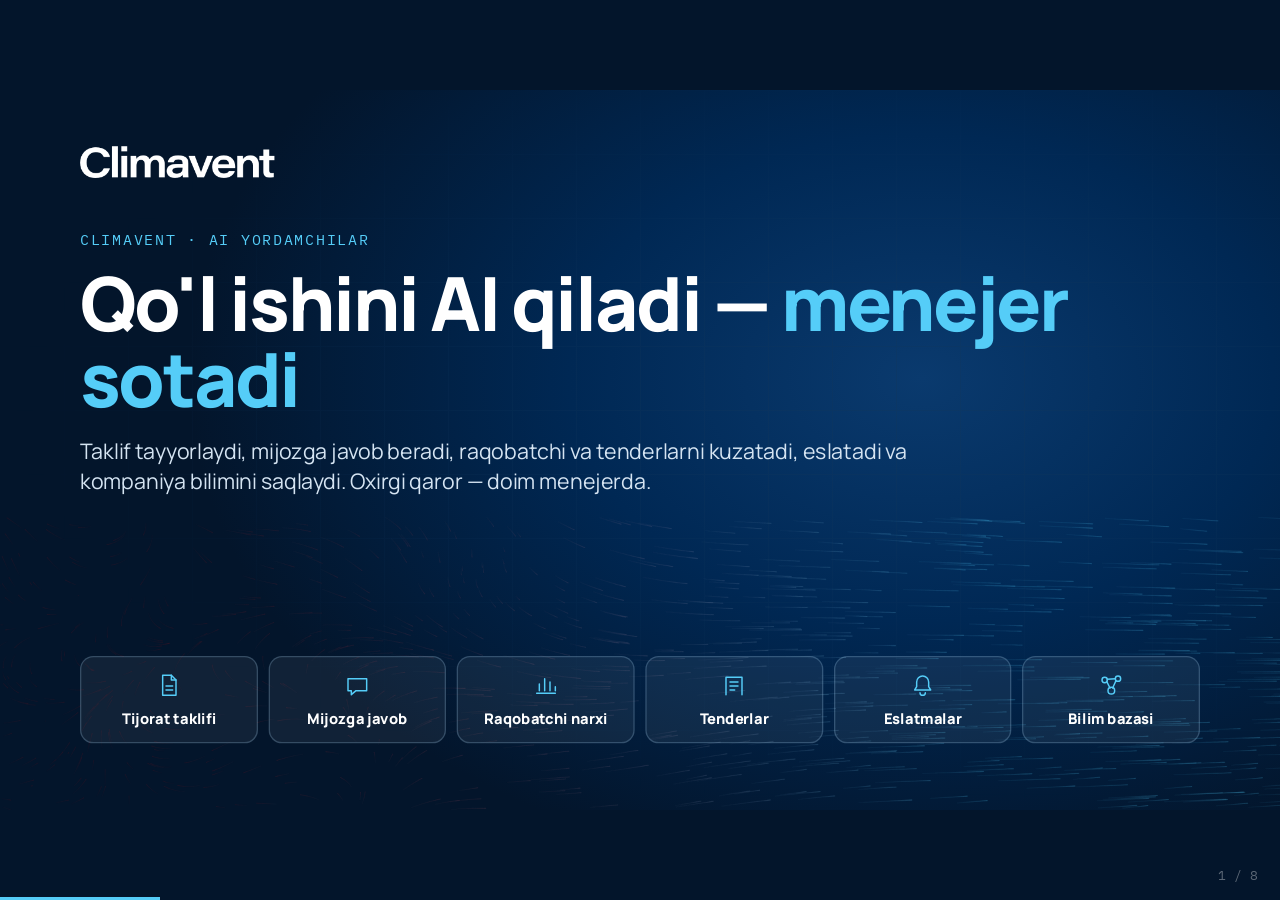
==== commit 42b53eb8: "Taqdimot: Watsco va internet xulosasi — Jihozvent zavod, Climavent distribyutor/marketpleys yo'li; A" ====
--- a/ai/index.html
+++ b/ai/index.html
@@ -446,7 +446,7 @@
     <div class="ev rv" style="--d:.4s"><span class="tm">08:30</span><div class="c"><b>Muddati yaqin tenderlar</b><span>«1 kun qoldi» — topilgan lot qo'ldan ketmasin</span></div></div>
     <div class="ev rv" style="--d:.55s"><span class="tm">09:00</span><div class="c"><b>Yangi mos tenderlar</b><span>bizdagi mos mahsulot bilan</span></div></div>
     <div class="ev rv" style="--d:.7s"><span class="tm">09:15</span><div class="c"><b>Dollar kursi</b><span>saytdagi kurs Markaziy bankdan chetga chiqsa — xabar</span></div></div>
-    <div class="ev rv" style="--d:.85s"><span class="tm">09:30</span><div class="c"><b>Javob kelmagan KP'lar</b><span>mijoz javob bermagan takliflar — qayta bog'lanish uchun</span></div></div>
+    <div class="ev rv" style="--d:.85s"><span class="tm">09:30</span><div class="c"><b>Javob kelmagan KPlar</b><span>mijoz javob bermagan takliflar — qayta bog'lanish uchun</span></div></div>
   </div>
   <div class="wk rv" style="--d:.6s">
     <h3>HAR DUSHANBA</h3>
